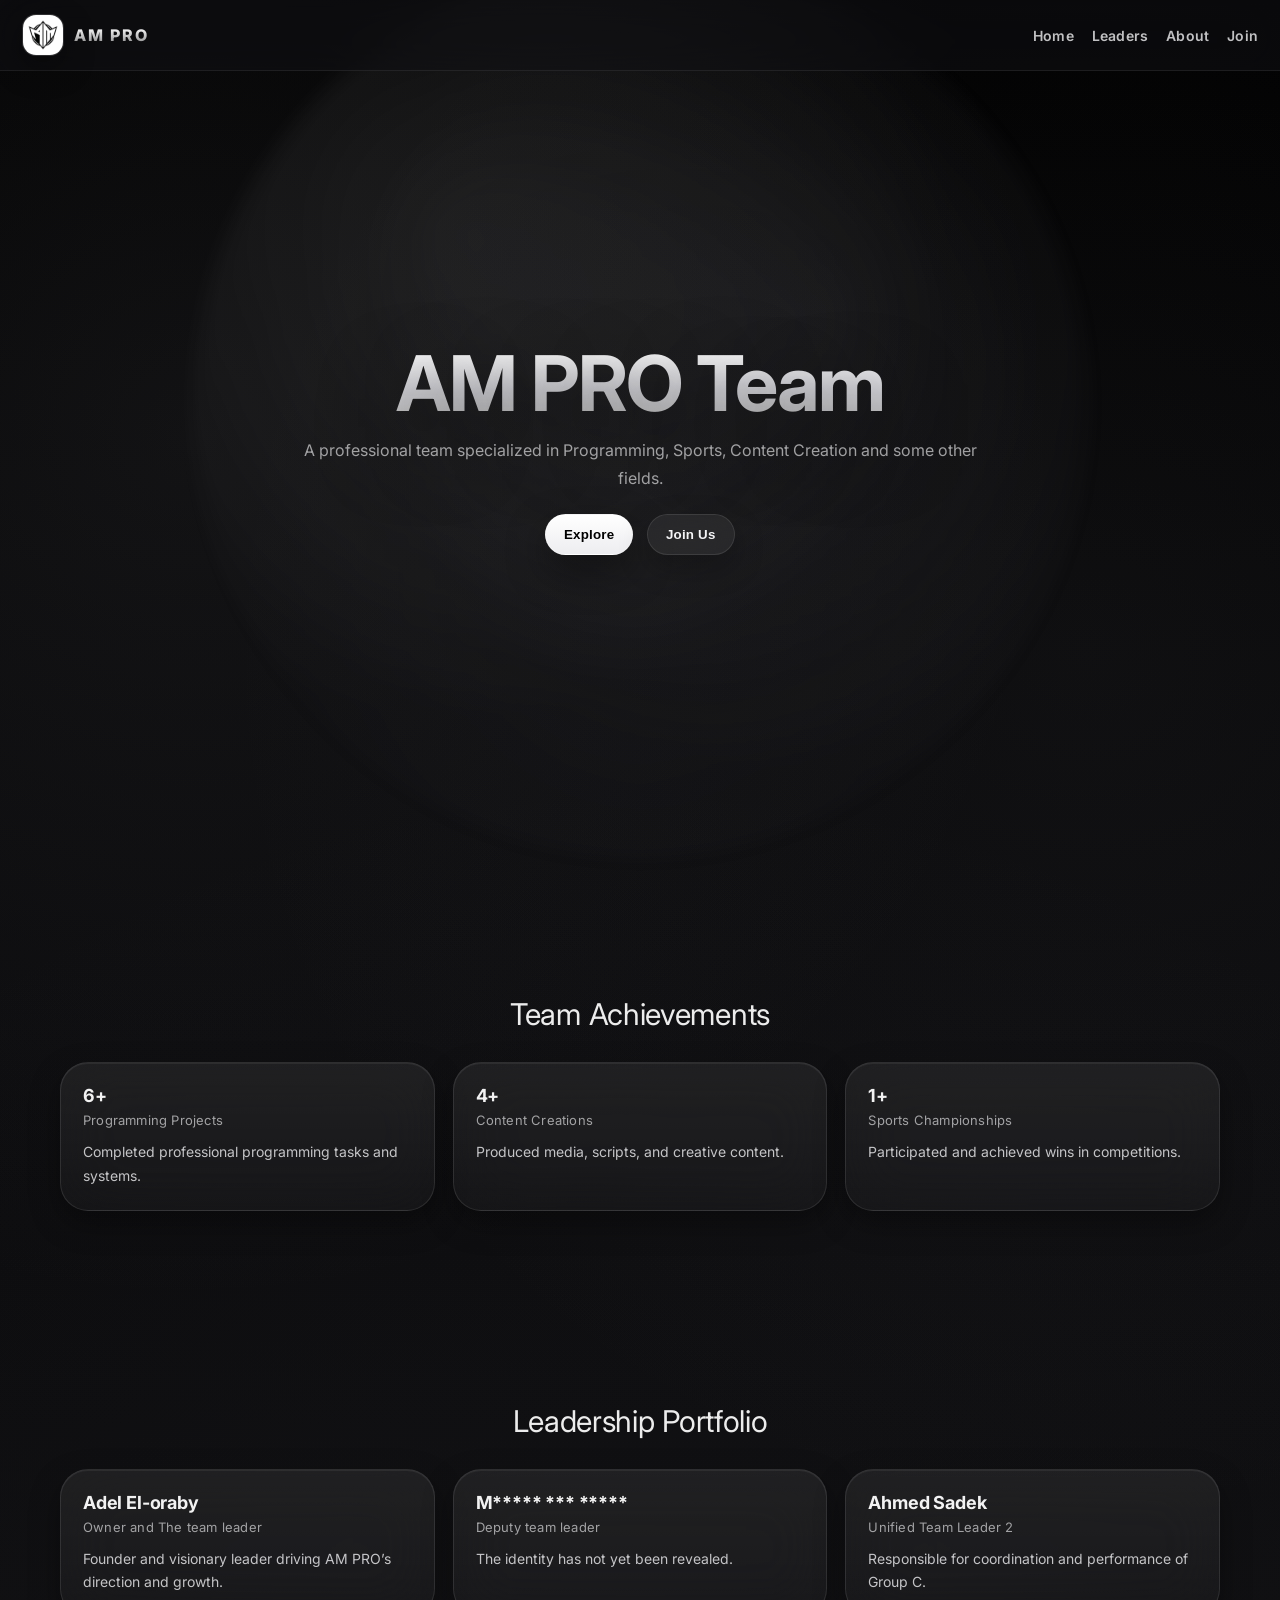
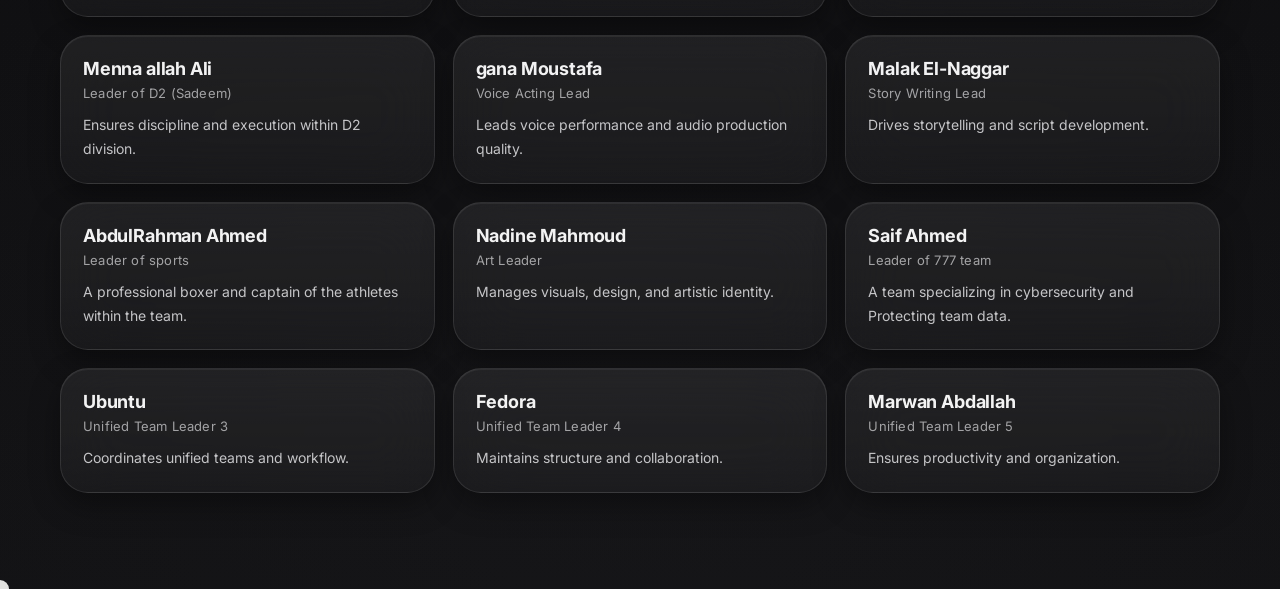
==== index.html @ 5f7a72c4 "Add files via upload" ====
<!doctype html>
<html lang="en">
<head>
    <meta charset="UTF-8" />
    <meta name="google-site-verification" content="X6xnur54XPLSg9IdXjkp3n-0-WwIupotjV5_CdcZC5I" />
    <meta name="viewport" content="width=device-width, initial-scale=1.0"/>
    <title>AM PRO official page</title>
    <link href="https://fonts.googleapis.com/css2?family=Inter:wght@300;400;600;800&display=swap" rel="stylesheet">
    <link href="https://unpkg.com/aos@2.3.4/dist/aos.css" rel="stylesheet">
    <link rel="stylesheet" href="style.css">
</head>
<body>
    <nav id="nav">
        <div class="logo-wrap">
            <div class="logo-box">
                <img src="logo.png" alt="AM PRO Logo">
            </div>
            <div class="logo-text">AM PRO</div>
        </div>
        <div class="menu" onclick="toggleMenu()">☰</div>

        <ul id="navLinks">
            <li><a href="#">Home</a></li>
            <li><a href="#leaders">Leaders</a></li>
            <li><a href="#">About</a></li>
            <li><a href="#">Join</a></li>
        </ul>
    </nav>

    <div class="hero" data-aos="fade-up">
        <h1>AM PRO Team</h1>
        <p>A professional team specialized in Programming, Sports, Content Creation and some other fields.</p>
        <div>
            <button class="btn primary" onclick="document.getElementById('stats').scrollIntoView({behavior:'smooth'})">Explore</button>
            <button class="btn secondary" onclick="window.location.href='auth/index.html'">Join Us</button>
        </div>
    </div>

    <div class="section" id="stats">
        <div class="title" data-aos="fade-up">Team Achievements</div>
        <div class="grid">
            <div class="card" data-aos="zoom-in">
                <h3><span class="counter" data-target="120">0</span>+</h3>
                <div class="role">Programming Projects</div>
                <p>Completed professional programming tasks and systems.</p>
            </div>
            <div class="card" data-aos="zoom-in">
                <h3><span class="counter" data-target="75">0</span>+</h3>
                <div class="role">Content Creations</div>
                <p>Produced media, scripts, and creative content.</p>
            </div>
            <div class="card" data-aos="zoom-in">
                <h3><span class="counter" data-target="30">0</span>+</h3>
                <div class="role">Sports Championships</div>
                <p>Participated and achieved wins in competitions.</p>
            </div>
        </div>
    </div>

    <div class="section" id="leaders">
        <div class="title" data-aos="fade-up">Leadership Portfolio</div>
        <div class="grid">
            <div class="card" data-aos="zoom-in">
                <h3>Adel El-oraby</h3>
                <div class="role">Owner and The team leader</div>
                <p>Founder and visionary leader driving AM PRO’s direction and growth.</p>
            </div>
            <div class="card" data-aos="zoom-in">
                <h3>M***** *** *****</h3>
                <div class="role">Deputy team leader</div>
                <p>The identity has not yet been revealed.</p>
            </div>
            <div class="card" data-aos="zoom-in">
                <h3>Ahmed Sadek</h3>
                <div class="role">Unified Team Leader 2</div>
                <p>Responsible for coordination and performance of Group C.</p>
            </div>
            <div class="card" data-aos="zoom-in">
                <h3>Menna allah Ali</h3>
                <div class="role">Leader of D2 (Sadeem)</div>
                <p>Ensures discipline and execution within D2 division.</p>
            </div>
            <div class="card" data-aos="zoom-in">
                <h3>gana Moustafa</h3>
                <div class="role">Voice Acting Lead</div>
                <p>Leads voice performance and audio production quality.</p>
            </div>
            <div class="card" data-aos="zoom-in">
                <h3>Malak El-Naggar</h3>
                <div class="role">Story Writing Lead</div>
                <p>Drives storytelling and script development.</p>
            </div>
            <div class="card" data-aos="zoom-in">
                <h3>AbdulRahman Ahmed</h3>
                <div class="role">Leader of sports</div>
                <p>A professional boxer and captain of the athletes within the team.</p>
            </div>
            <div class="card" data-aos="zoom-in">
                <h3>Nadine Mahmoud</h3>
                <div class="role">Art Leader</div>
                <p>Manages visuals, design, and artistic identity.</p>
            </div>
            <div class="card" data-aos="zoom-in">
                <h3>Saif Ahmed</h3>
                <div class="role">Leader of 777 team</div>
                <p>A team specializing in cybersecurity and Protecting team data.</p>
            </div>
            <div class="card" data-aos="zoom-in">
                <h3>Ubuntu</h3>
                <div class="role">Unified Team Leader 3</div>
                <p>Coordinates unified teams and workflow.</p>
            </div>
            <div class="card" data-aos="zoom-in">
                <h3>Fedora</h3>
                <div class="role">Unified Team Leader 4</div>
                <p>Maintains structure and collaboration.</p>
            </div>
            <div class="card" data-aos="zoom-in">
                <h3>Marwan Abdallah</h3>
                <div class="role">Unified Team Leader 5</div>
                <p>Ensures productivity and organization.</p>
            </div>
        </div>
    </div>

    <div class="bubbles" id="bubbles"></div>
    <div class="cursor"></div>

    <script src="https://unpkg.com/aos@2.3.4/dist/aos.js"></script>
    <script src="script.js"></script>
</body>
  </html>
---- style.css ----
:root{  
  --bg-0:#000;  
  --bg-1:#0b0b0d;  
  --bg-2:#111113;  

  --surface: rgba(255,255,255,0.06);  
  --surface-2: rgba(255,255,255,0.08);  
  --stroke: rgba(255,255,255,0.10);  
  --stroke-2: rgba(255,255,255,0.14);  

  --text: #f5f5f7;  
  --text-2: rgba(245,245,247,0.78);  
  --text-3: rgba(245,245,247,0.62);  

  --shadow-1: 0 24px 70px rgba(0,0,0,0.55);  
  --shadow-2: 0 12px 30px rgba(0,0,0,0.35);  

  --radius-xl: 28px;  
  --radius-lg: 18px;  
  --radius-md: 14px;  

  --blur: 28px;  
  --ease: cubic-bezier(.2,.8,.2,1);  
}  

*{ box-sizing:border-box; }  
html{ scroll-behavior:smooth; }  
body{  
  margin:0;  
  font-family:'Inter', -apple-system, BlinkMacSystemFont, "SF Pro Display","SF Pro Text","Segoe UI", sans-serif;  
  color:var(--text);  
  overflow-x:hidden;  

  background:  
    radial-gradient(circle at 15% 20%, rgba(120,120,128,0.12), transparent 42%),  
    radial-gradient(circle at 85% 30%, rgba(120,120,128,0.08), transparent 46%),  
    radial-gradient(circle at 50% 90%, rgba(80,80,90,0.08), transparent 58%),  
    linear-gradient(180deg,var(--bg-0) 0%, var(--bg-1) 48%, var(--bg-2) 100%);  
}  

body::before{  
  content:"";  
  position:fixed;  
  inset:0;  
  pointer-events:none;  
  background-image: radial-gradient(rgba(255,255,255,0.045) 1px, transparent 1px);  
  background-size: 3px 3px;  
  opacity:0.06;  
  mix-blend-mode: overlay;  
  z-index:-1;  
}  

/* ================= NAV ================= */  
nav{  
  position:fixed;  
  top:0;  
  width:100%;  
  display:flex;  
  justify-content:space-between;  
  align-items:center;  
  padding:14px 22px;  
  z-index:100;  

  background: rgba(18,18,20,0.55);  
  backdrop-filter: blur(var(--blur));  
  -webkit-backdrop-filter: blur(var(--blur));  
  border-bottom: 1px solid rgba(255,255,255,0.08);  

  transition: background .35s var(--ease), border-color .35s var(--ease);  
}  
nav.scrolled{  
  background: rgba(0,0,0,0.78);  
  border-bottom: 1px solid rgba(255,255,255,0.10);  
}  

.logo-wrap{ display:flex;align-items:center;gap:10px; }  

.logo-box{  
  width:42px;height:42px;  
  border-radius: 14px;  
  background: rgba(255,255,255,0.07);  
  border: 1px solid rgba(255,255,255,0.08);  
  overflow:hidden;  
  box-shadow: var(--shadow-2);  
  transition: transform .35s var(--ease), background .35s var(--ease);  
}  
.logo-box:hover{ transform: translateY(-1px) scale(1.05); }  
.logo-box img{ width:100%; height:100%; object-fit:cover; }  

.logo-text{  
  font-weight:800;  
  letter-spacing:2px;  
  line-height:1;  
  background: linear-gradient(180deg, #ffffff 0%, rgba(255,255,255,0.75) 60%, rgba(255,255,255,0.55) 100%);  
  -webkit-background-clip:text;  
  -webkit-text-fill-color:transparent;  
  text-shadow: 0 0 40px rgba(255,255,255,0.06);  
  user-select:none;  
}  

nav ul{  
  list-style:none;  
  display:flex;  
  gap:18px;  
  margin:0;  
  padding:0;  
  align-items:center;  
}  

nav a{  
  text-decoration:none;  
  color: var(--text);  
  opacity:0.78;  
  font-size:14px;  
  font-weight:600;  
  letter-spacing:0.2px;  
  transition: opacity .25s var(--ease), transform .25s var(--ease);  
  position:relative;  
}  
nav a:hover{ opacity:1; transform: translateY(-1px); }  

nav a::after{  
  content:"";  
  position:absolute;  
  left:0; right:0;  
  bottom:-10px;  
  height:2px;  
  border-radius:999px;  
  background: linear-gradient(90deg, transparent, rgba(255,255,255,0.55), transparent);  
  transform: scaleX(0);  
  transform-origin:center;  
  transition: transform .35s var(--ease);  
  opacity:0.9;  
}  
nav a:hover::after{ transform: scaleX(1); }  

.menu{  
  display:none;  
  cursor:pointer;  
  font-size:18px;  
  line-height:1;  
  padding:10px 12px;  
  border-radius: 12px;  
  border:1px solid rgba(255,255,255,0.10);  
  background: rgba(255,255,255,0.06);  
  backdrop-filter: blur(16px);  
  -webkit-backdrop-filter: blur(16px);  
  transition: transform .25s var(--ease), background .25s var(--ease);  
  user-select:none;  
}  
.menu:hover{ transform: translateY(-1px); background: rgba(255,255,255,0.08); }  

@media(max-width:768px){  
  nav ul{  
    display:none;  
    position:absolute;  
    top:62px;  
    right:16px;  
    flex-direction:column;  
    align-items:stretch;  
    min-width: 220px;  
    background: rgba(15,15,18,0.72);  
    padding:12px;  
    border-radius: 16px;  
    border: 1px solid rgba(255,255,255,0.10);  
    box-shadow: var(--shadow-2);  
    backdrop-filter: blur(var(--blur));  
    -webkit-backdrop-filter: blur(var(--blur));  
  }  
  nav ul.show{ display:flex; }  
  nav li{ width:100%; }  
  nav a{  
    display:block;  
    padding:10px 12px;  
    border-radius: 12px;  
    background: transparent;  
  }  
  nav a:hover{  
    background: rgba(255,255,255,0.06);  
  }  
  nav a::after{ display:none; }  
  .menu{ display:block; }  
}  

/* ================= HERO ================= */  
.hero{  
  height:100vh;  
  display:flex;  
  flex-direction:column;  
  justify-content:center;  
  align-items:center;  
  text-align:center;  
  padding: 0 18px;  
  position:relative;  
}  

.hero::before{  
  content:"";  
  position:absolute;  
  width: min(900px, 92vw);  
  height: min(900px, 92vw);  
  border-radius: 50%;  
  background:  
    radial-gradient(circle at 30% 30%, rgba(255,255,255,0.10), transparent 55%),  
    radial-gradient(circle at 70% 40%, rgba(120,120,128,0.14), transparent 55%),  
    radial-gradient(circle at 50% 70%, rgba(90,90,100,0.10), transparent 60%);  
  filter: blur(10px);  
  opacity:0.75;  
  z-index:-1;  
  transform: translateY(-40px);  
}  

.hero h1{  
  margin:0;  
  font-size: clamp(42px, 6vw, 88px);  
  letter-spacing:-0.02em;  
  line-height:1.02;  
  background: linear-gradient(180deg, #ffffff 0%, #d1d1d6 55%, rgba(255,255,255,0.70) 100%);  
  -webkit-background-clip:text;  
  -webkit-text-fill-color:transparent;  
  text-shadow: 0 30px 80px rgba(0,0,0,0.55);  
}  

.hero p{  
  margin: 14px 0 0;  
  opacity:1;  
  color: var(--text-3);  
  max-width: 680px;  
  font-size: 16px;  
  line-height:1.7;  
}  

/* ================= BUTTONS ================= */  
.btn{  
  margin-top: 22px;  
  padding: 12px 18px;  
  border-radius: 999px;  
  border: 1px solid transparent;  
  cursor:pointer;  
  font-weight:700;  
  letter-spacing:0.2px;  
  transition: transform .25s var(--ease), box-shadow .25s var(--ease), background .25s var(--ease), border-color .25s var(--ease);  
  will-change: transform;  
  user-select:none;  
}  
.btn:active{ transform: translateY(1px) scale(0.99); }  

.primary{  
  background: linear-gradient(180deg, #ffffff 0%, #ededf0 100%);  
  color:#000;  
  box-shadow: 0 16px 40px rgba(0,0,0,0.40);  
  border-color: rgba(255,255,255,0.25);  
}  
.primary:hover{  
  transform: translateY(-2px);  
  box-shadow: 0 22px 55px rgba(0,0,0,0.55);  
}  

.secondary{  
  background: rgba(255,255,255,0.06);  
  color: var(--text);  
  border-color: rgba(255,255,255,0.10);  
  box-shadow: 0 12px 30px rgba(0,0,0,0.25);  
  margin-left: 10px;  
  backdrop-filter: blur(16px);  
  -webkit-backdrop-filter: blur(16px);  
}  
.secondary:hover{  
  transform: translateY(-2px);  
  background: rgba(255,255,255,0.09);  
  border-color: rgba(255,255,255,0.14);  
}  

/* ================= SECTION ================= */  
.section{  
  padding: 96px 20px;  
  max-width: 1200px;  
  margin:auto;  
}  

.title{  
  text-align:center;  
  font-size: 30px;  
  letter-spacing:-0.01em;  
  margin-bottom: 30px;  
  color: rgba(255,255,255,0.92);  
}  

/* ================= GRID & CARDS ================= */  
.grid{  
  display:grid;  
  grid-template-columns: repeat(auto-fit, minmax(280px, 1fr));  
  gap: 18px;  
}  

.card{  
  padding: 22px;  
  border-radius: var(--radius-xl);  

  background:  
    linear-gradient(180deg, rgba(255,255,255,0.07), rgba(255,255,255,0.03));  
  backdrop-filter: blur(30px);  
  -webkit-backdrop-filter: blur(30px);  

  border: 1px solid rgba(255,255,255,0.10);  

  box-shadow:  
    var(--shadow-2),  
    inset 0 1px 0 rgba(255,255,255,0.06);  

  transition: transform .35s var(--ease), border-color .35s var(--ease), box-shadow .35s var(--ease);  
  position:relative;  
  overflow:hidden;  
}  

.card::before{  
  content:"";  
  position:absolute;  
  inset:-60%;  
  background: linear-gradient(  
    120deg,  
    transparent 35%,  
    rgba(255,255,255,0.10),  
    transparent 65%  
  );  
  transform: rotate(25deg);  
  opacity:0;  
  transition: opacity .55s var(--ease);  
}  
.card:hover::before{ opacity:1; }  

.card:hover{  
  transform: translateY(-10px);  
  border-color: rgba(255,255,255,0.16);  
  box-shadow:  
    var(--shadow-1),  
    inset 0 1px 0 rgba(255,255,255,0.07);  
}  

.card h3{  
  margin:0;  
  font-size: 18px;  
  letter-spacing:-0.01em;  
  color: rgba(255,255,255,0.95);  
}  

.role{  
  opacity:1;  
  color: var(--text-3);  
  font-size: 13px;  
  margin-top: 6px;  
  letter-spacing:0.2px;  
}  

.card p{  
  margin: 12px 0 0;  
  color: var(--text-2);  
  opacity:1;  
  line-height:1.7;  
  font-size: 14px;  
}  

/* ================= BUBBLES ================= */  
.bubbles{ position:fixed; inset:0; z-index:-1; }  

.bubble{  
  position:absolute;  
  padding:10px 16px;  
  border-radius:999px;  

  background: rgba(255,255,255,0.06);  
  border: 1px solid rgba(255,255,255,0.10);  

  backdrop-filter: blur(18px);  
  -webkit-backdrop-filter: blur(18px);  

  box-shadow: 0 16px 40px rgba(0,0,0,0.35);  
  font-size:13px;  
  color: rgba(255,255,255,0.80);  

  animation: float 4s ease-out forwards;  
  user-select:none;  
}  

@keyframes float{  
  0%{ transform: translate(0,0) scale(0.98); opacity:0 }  
  20%{ opacity:1 }  
  100%{ transform: translate(var(--x),var(--y)) scale(1.02); opacity:0 }  
}  

/* ================= CURSOR ================= */  
.cursor{  
  position:fixed;  
  width:18px;height:18px;  
  border-radius:50%;  
  background:#fff;  
  pointer-events:none;  
  transform:translate(-50%,-50%);  
  mix-blend-mode:difference;  
  z-index:9999;  
  opacity:0.95;  
  transition: width .18s var(--ease), height .18s var(--ease), opacity .18s var(--ease);  
}  

@media (prefers-reduced-motion: reduce){  
  *{ animation-duration:0.001ms !important; animation-iteration-count:1 !important; transition-duration:0.001ms !important; scroll-behavior:auto !important; }  
  .cursor{ display:none; }  
}
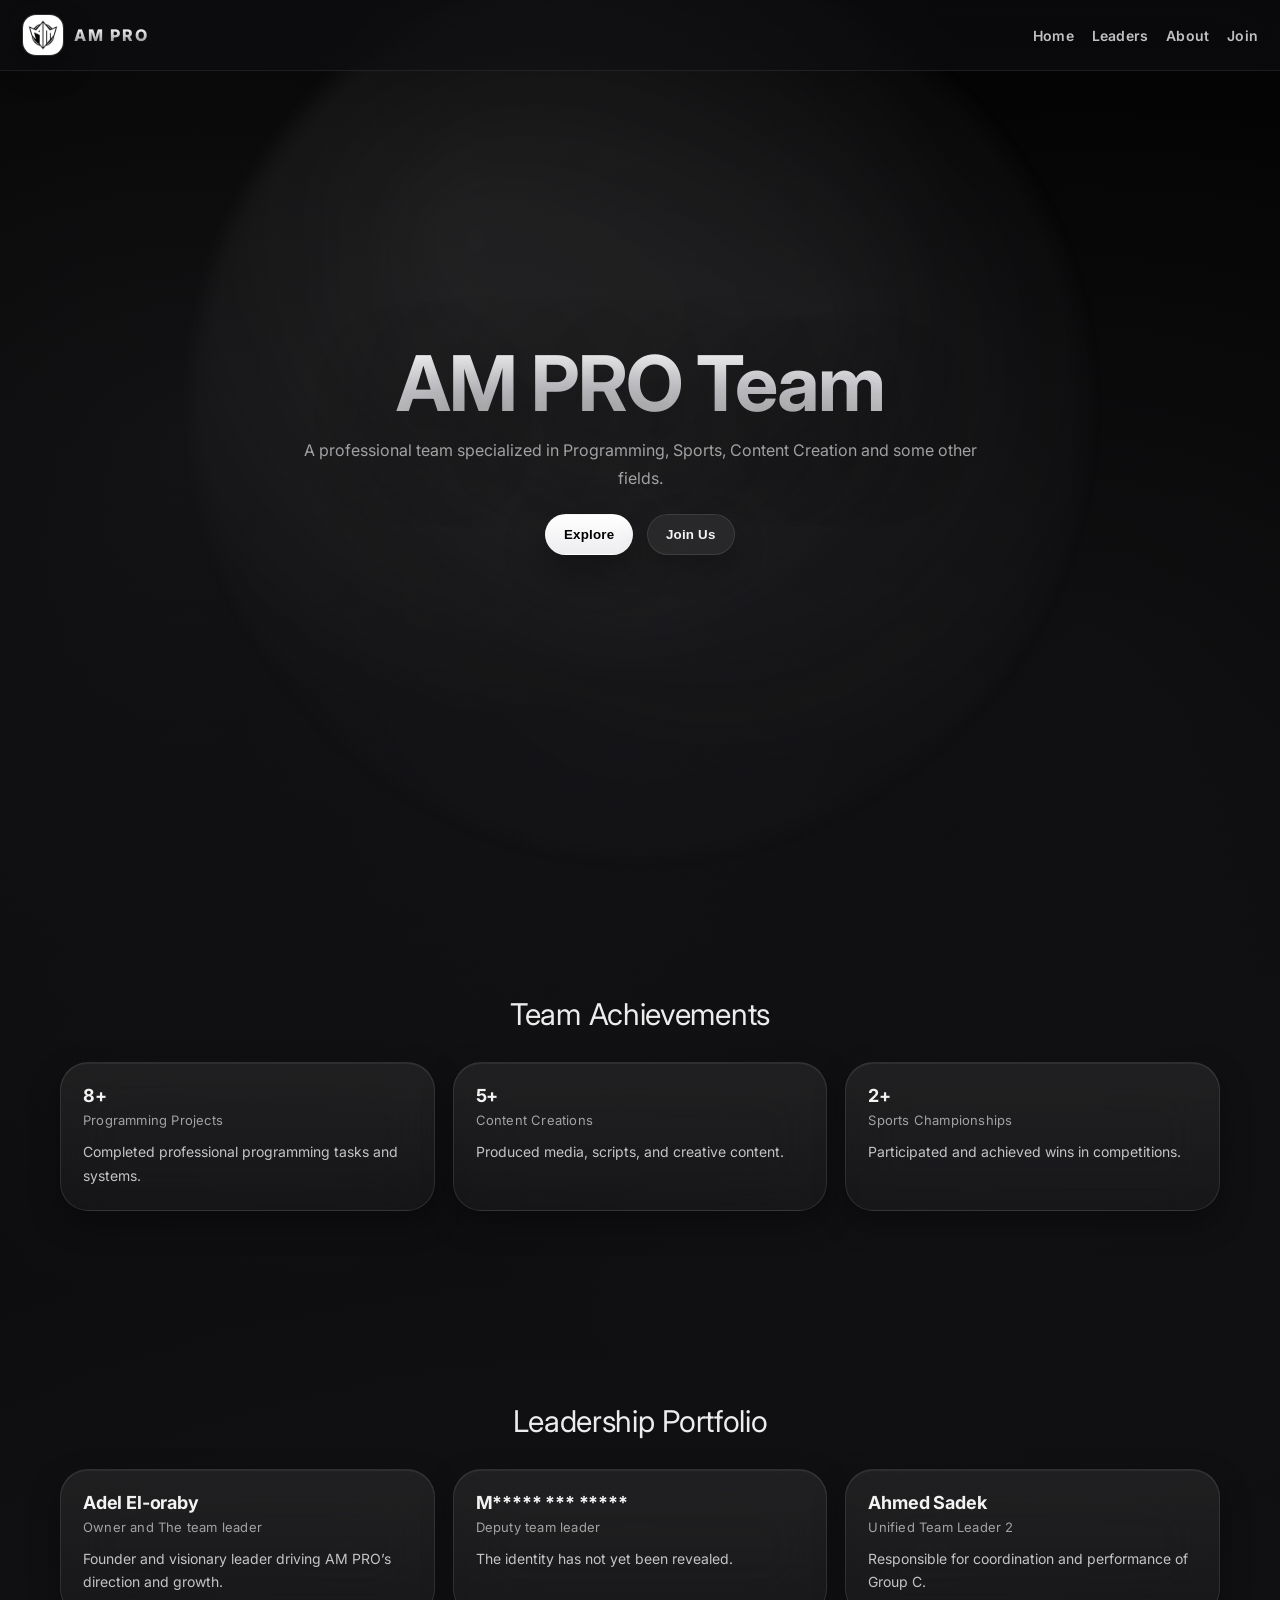
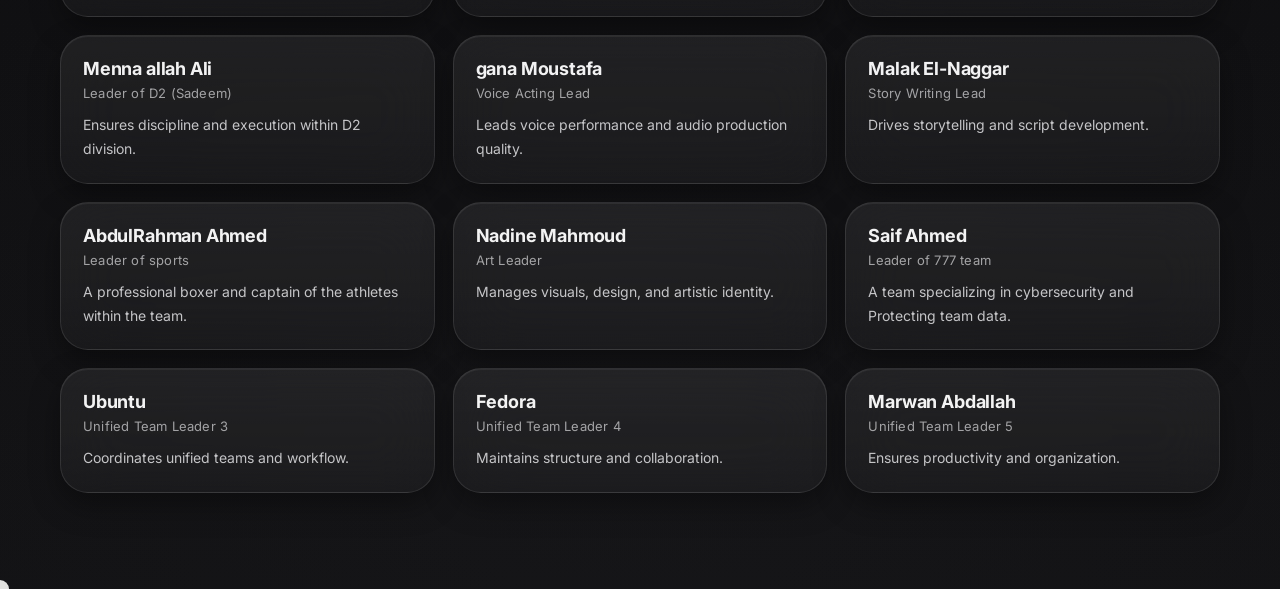
==== commit 1968b298: "Update index.html" ====
--- a/index.html
+++ b/index.html
@@ -8,6 +8,8 @@
     <link href="https://fonts.googleapis.com/css2?family=Inter:wght@300;400;600;800&display=swap" rel="stylesheet">
     <link href="https://unpkg.com/aos@2.3.4/dist/aos.css" rel="stylesheet">
     <link rel="stylesheet" href="style.css">
+    <link rel="icon" type="image/png" sizes="32x32" href="logo.png">
+<link rel="apple-touch-icon" href="logo.png">
 </head>
 <body>
     <nav id="nav">
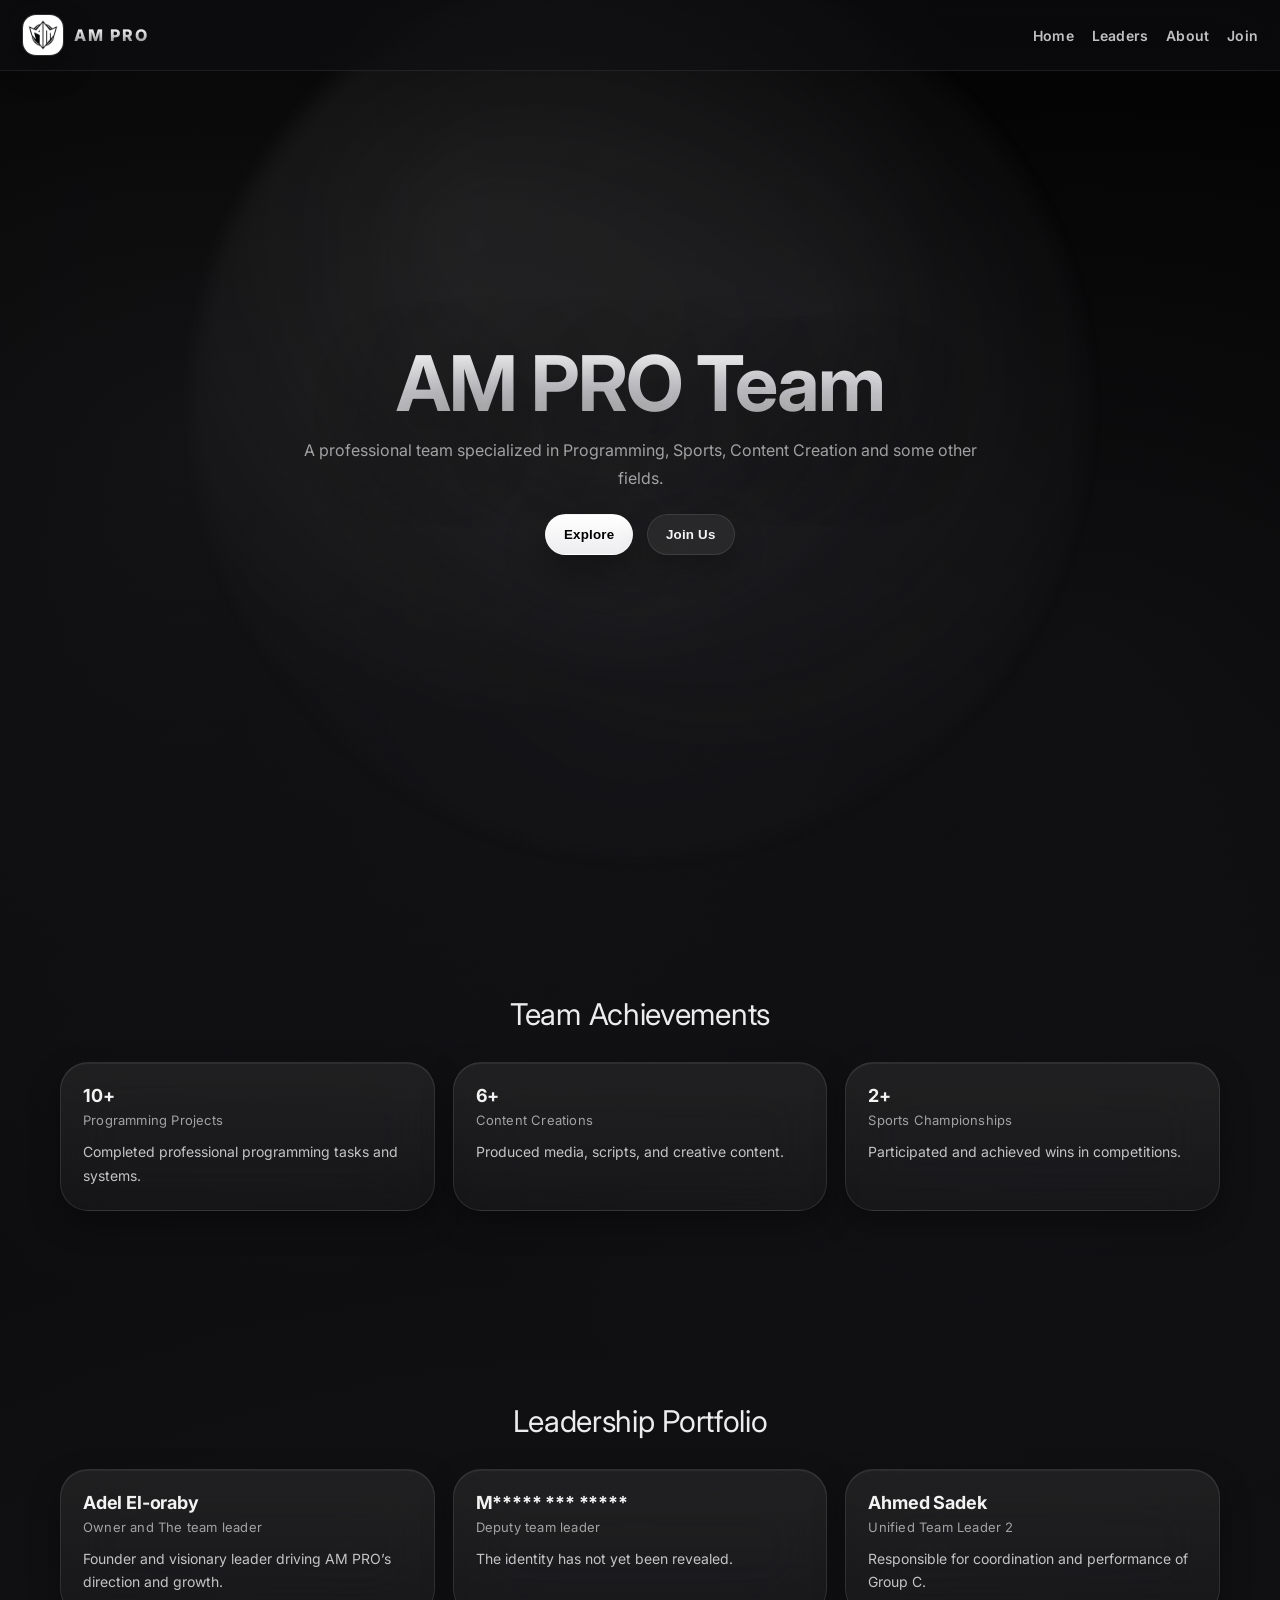
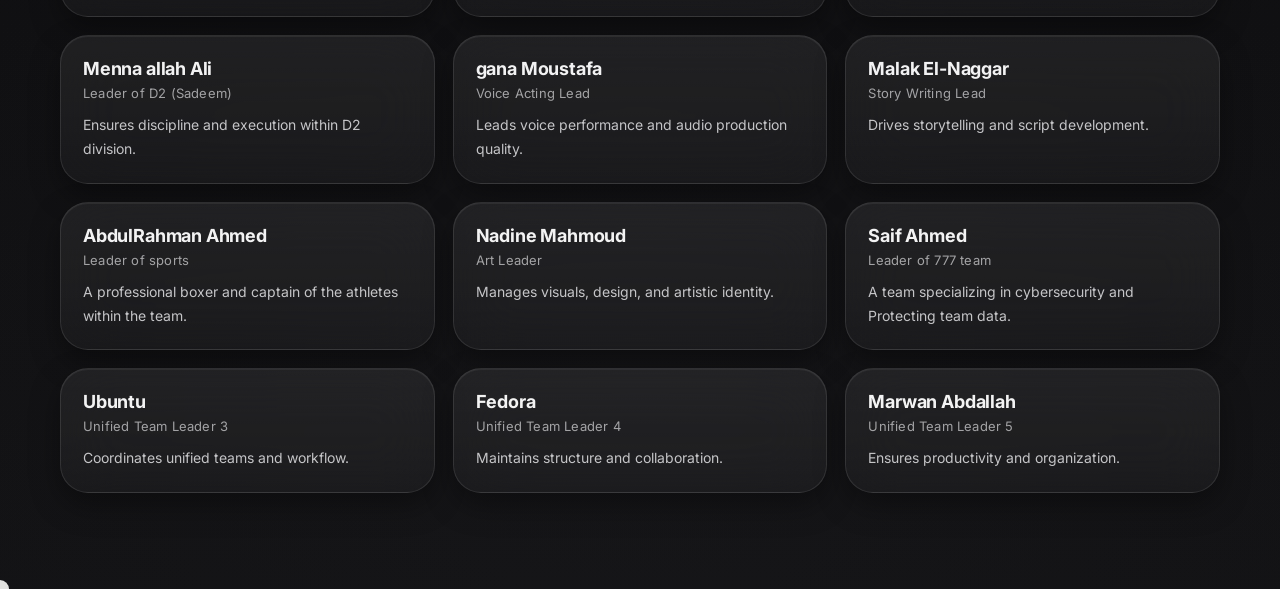
==== commit acae23d7: "Add files via upload" ====
--- a/index.html
+++ b/index.html
@@ -8,8 +8,6 @@
     <link href="https://fonts.googleapis.com/css2?family=Inter:wght@300;400;600;800&display=swap" rel="stylesheet">
     <link href="https://unpkg.com/aos@2.3.4/dist/aos.css" rel="stylesheet">
     <link rel="stylesheet" href="style.css">
-    <link rel="icon" type="image/png" sizes="32x32" href="logo.png">
-<link rel="apple-touch-icon" href="logo.png">
 </head>
 <body>
     <nav id="nav">
